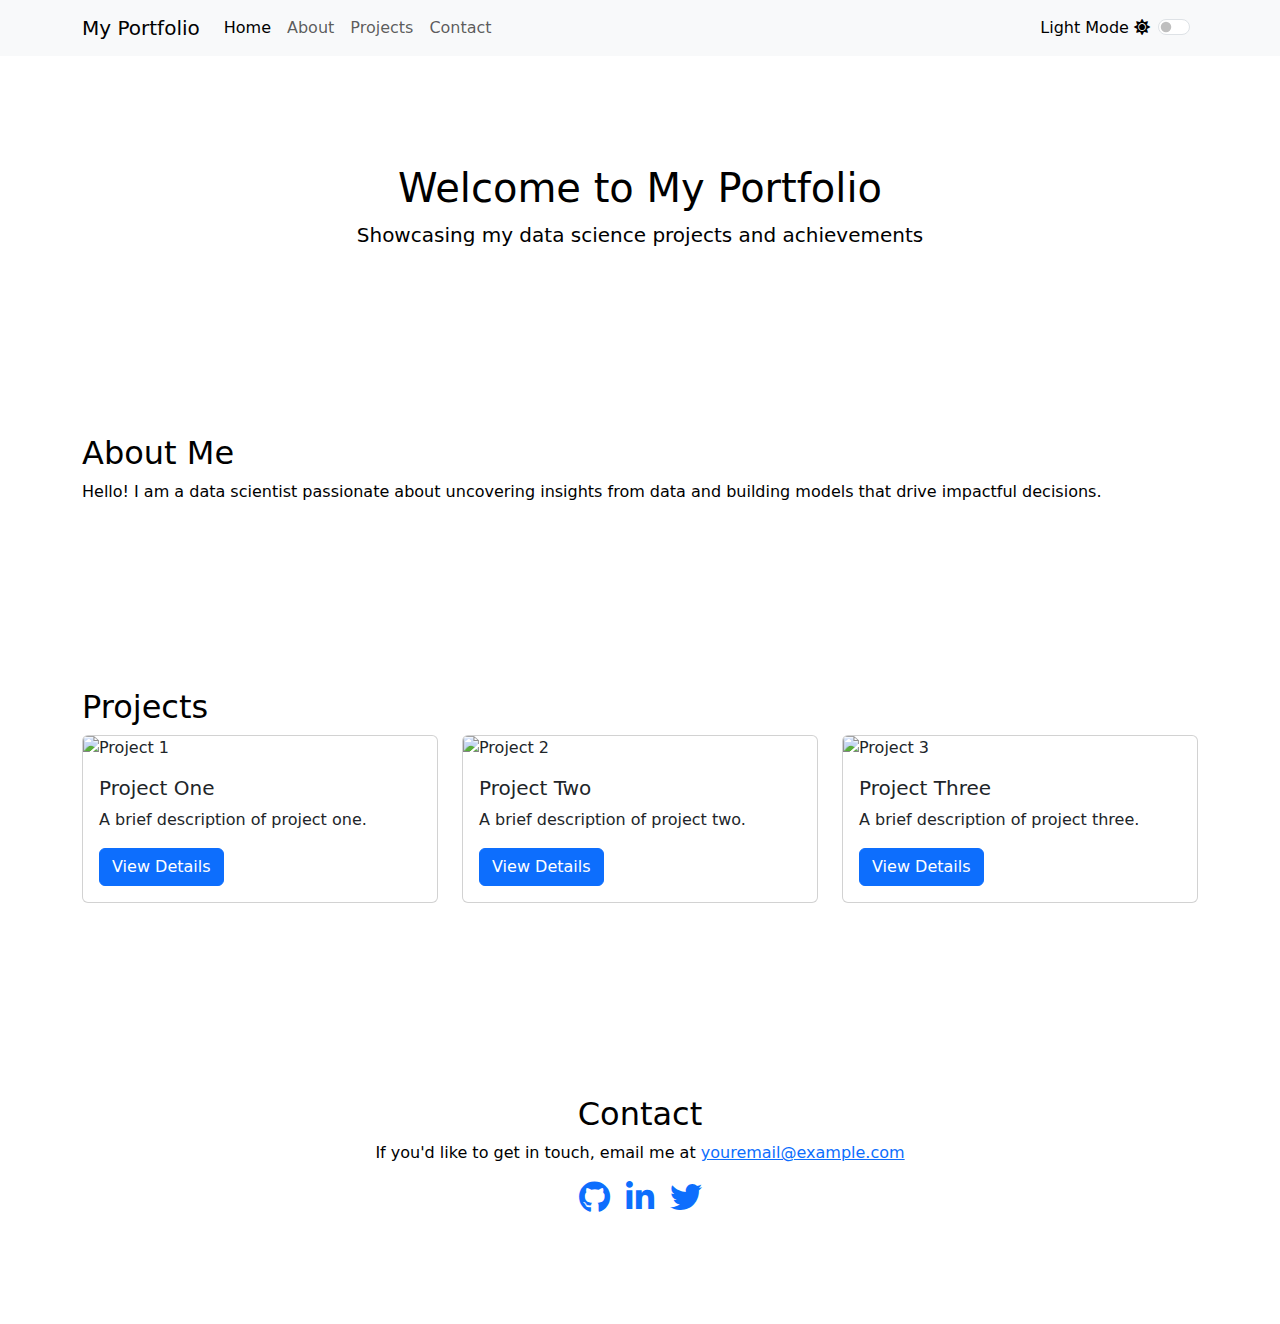
==== index.html @ 0de5db35 "new changes" ====
<!DOCTYPE html>
<html lang="en">
<head>
  <meta charset="UTF-8">
  <meta name="viewport" content="width=device-width, initial-scale=1">
  <title>My Portfolio</title>
  <link rel="icon" type="image/png" href="favicon.png">
  <!-- Bootstrap CSS -->
  <link href="https://cdn.jsdelivr.net/npm/bootstrap@5.3.0/dist/css/bootstrap.min.css" rel="stylesheet">
  <!-- Font Awesome -->
  <link rel="stylesheet" href="https://cdnjs.cloudflare.com/ajax/libs/font-awesome/5.10.2/css/all.min.css">
  <!-- Custom CSS -->
  <link rel="stylesheet" href="style.css">
</head>
<body class="light-mode">
  <!-- Navbar -->
  <nav id="navbar" class="navbar navbar-expand-lg navbar-light bg-light">
    <div class="container">
      <a class="navbar-brand" href="#home">My Portfolio</a>
      <button class="navbar-toggler" type="button" data-bs-toggle="collapse"
              data-bs-target="#navbarContent" aria-controls="navbarContent"
              aria-expanded="false" aria-label="Toggle navigation">
        <span class="navbar-toggler-icon"></span>
      </button>
      <div class="collapse navbar-collapse" id="navbarContent">
         <ul class="navbar-nav me-auto mb-2 mb-lg-0">
           <li class="nav-item">
             <a class="nav-link active" aria-current="page" href="#home">Home</a>
           </li>
           <li class="nav-item">
             <a class="nav-link" href="#about">About</a>
           </li>
           <li class="nav-item">
             <a class="nav-link" href="#projects">Projects</a>
           </li>
           <li class="nav-item">
             <a class="nav-link" href="#contact">Contact</a>
           </li>
         </ul>
         <!-- Dark Mode Toggle -->
         <div class="d-flex align-items-center">
           <span id="toggle-icon" class="me-2">
             <span class="toggle-text">Light Mode</span>
             <i class="fas fa-sun"></i>
           </span>
           <div class="form-check form-switch">
             <input class="form-check-input" type="checkbox" id="themeSwitch">
           </div>
         </div>
      </div>
    </div>
  </nav>
  
  <!-- Home Section -->
  <section id="home" class="container my-5 text-center">
    <h1>Welcome to My Portfolio</h1>
    <p class="lead">Showcasing my data science projects and achievements</p>
  </section>
  
  <!-- About Section -->
  <section id="about" class="container my-5">
    <h2>About Me</h2>
    <p>Hello! I am a data scientist passionate about uncovering insights from data and building models that drive impactful decisions.</p>
  </section>
  
  <!-- Projects Section -->
  <section id="projects" class="container my-5">
    <h2>Projects</h2>
    <div class="row">
      <!-- Project Card 1 -->
      <div class="col-md-4">
        <div class="card mb-4">
          <img src="img/project1.jpg" class="card-img-top" alt="Project 1">
          <div class="card-body">
            <h5 class="card-title">Project One</h5>
            <p class="card-text">A brief description of project one.</p>
            <a href="#" class="btn btn-primary">View Details</a>
          </div>
        </div>
      </div>
      <!-- Project Card 2 -->
      <div class="col-md-4">
        <div class="card mb-4">
          <img src="img/project2.jpg" class="card-img-top" alt="Project 2">
          <div class="card-body">
            <h5 class="card-title">Project Two</h5>
            <p class="card-text">A brief description of project two.</p>
            <a href="#" class="btn btn-primary">View Details</a>
          </div>
        </div>
      </div>
      <!-- Project Card 3 -->
      <div class="col-md-4">
        <div class="card mb-4">
          <img src="img/project3.jpg" class="card-img-top" alt="Project 3">
          <div class="card-body">
            <h5 class="card-title">Project Three</h5>
            <p class="card-text">A brief description of project three.</p>
            <a href="#" class="btn btn-primary">View Details</a>
          </div>
        </div>
      </div>
    </div>
  </section>
  
  <!-- Contact Section -->
  <section id="contact" class="container my-5 text-center">
    <h2>Contact</h2>
    <p>If you'd like to get in touch, email me at <a href="mailto:youremail@example.com">youremail@example.com</a></p>
    <div class="d-flex justify-content-center">
      <a href="#" class="mx-2"><i class="fab fa-github fa-2x"></i></a>
      <a href="#" class="mx-2"><i class="fab fa-linkedin-in fa-2x"></i></a>
      <a href="#" class="mx-2"><i class="fab fa-twitter fa-2x"></i></a>
    </div>
  </section>
  
  <!-- Bootstrap Bundle JS (includes Popper) -->
  <script src="https://cdn.jsdelivr.net/npm/bootstrap@5.3.0/dist/js/bootstrap.bundle.min.js"></script>
  <!-- Custom JS for light/dark mode -->
  <script src="script.js"></script>
</body>
</html>
---- style.css ----
/* Base styles and transitions for theme change */
body {
  transition: background-color 0.3s, color 0.3s;
}

/* Light mode styles */
body.light-mode {
  background-color: #ffffff;
  color: #000000;
}

/* Dark mode styles */
body.dark-mode {
  background-color: #121212;
  color: #e0e0e0;
}

/* Navbar transitions */
.navbar {
  transition: background-color 0.3s, color 0.3s;
}

/* Optional spacing for sections */
section {
  padding-top: 60px;
  padding-bottom: 60px;
}
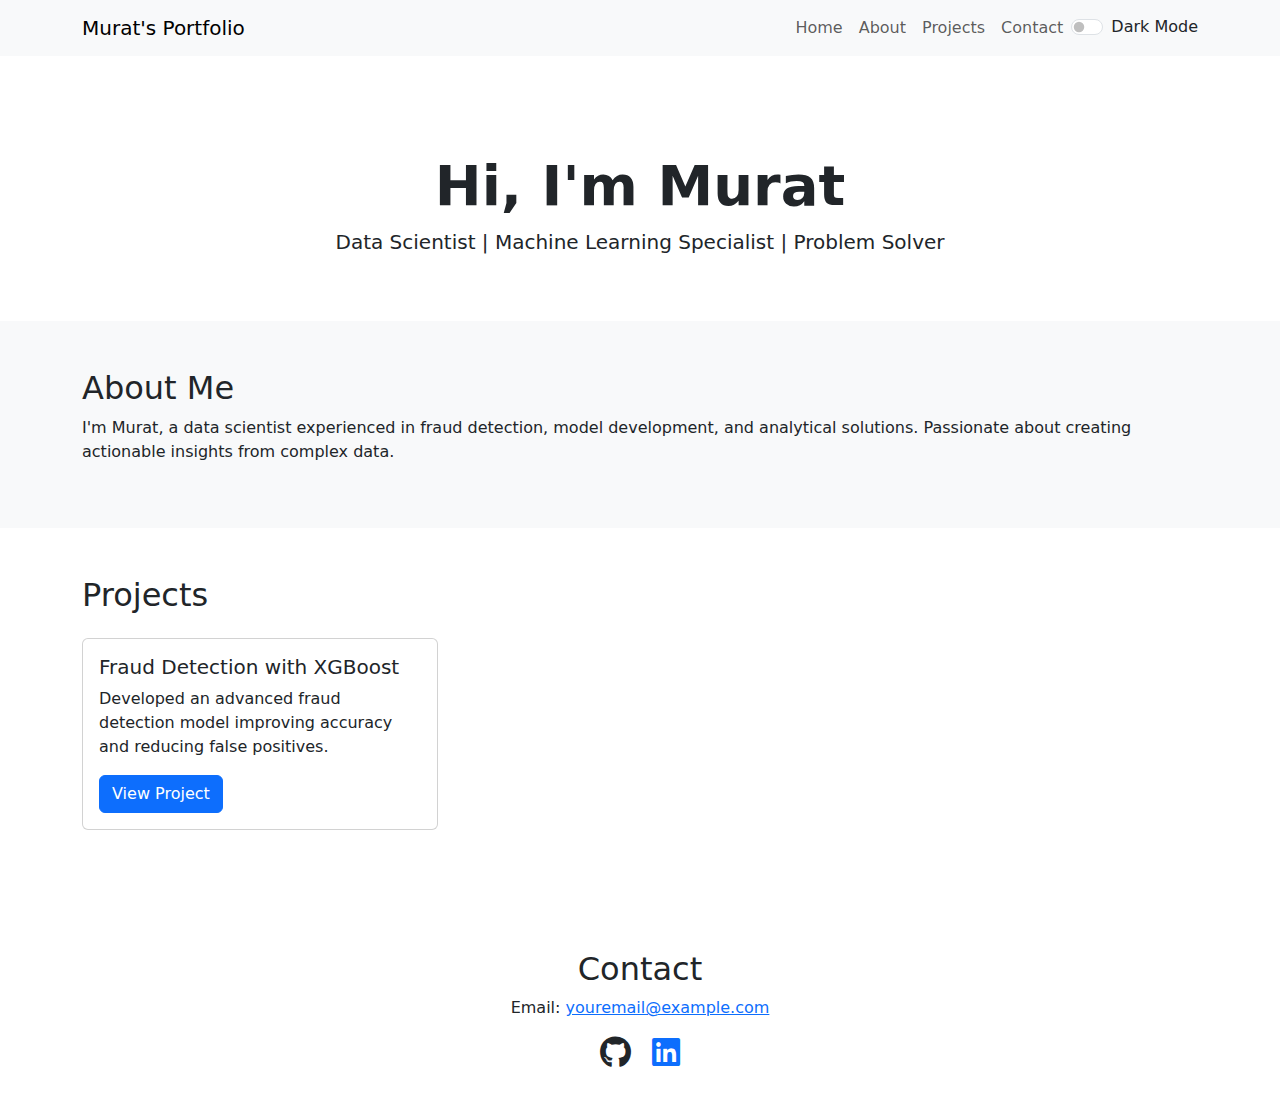
==== commit acca6bd6: "new" ====
--- a/index.html
+++ b/index.html
@@ -3,120 +3,90 @@
 <head>
   <meta charset="UTF-8">
   <meta name="viewport" content="width=device-width, initial-scale=1">
-  <title>My Portfolio</title>
+  <title>Data Science Portfolio</title>
   <link rel="icon" type="image/png" href="favicon.png">
   <!-- Bootstrap CSS -->
-  <link href="https://cdn.jsdelivr.net/npm/bootstrap@5.3.0/dist/css/bootstrap.min.css" rel="stylesheet">
+  <link href="https://cdn.jsdelivr.net/npm/bootstrap@5.3.3/dist/css/bootstrap.min.css" rel="stylesheet">
   <!-- Font Awesome -->
-  <link rel="stylesheet" href="https://cdnjs.cloudflare.com/ajax/libs/font-awesome/5.10.2/css/all.min.css">
+  <link rel="stylesheet" href="https://cdnjs.cloudflare.com/ajax/libs/font-awesome/6.5.1/css/all.min.css">
   <!-- Custom CSS -->
   <link rel="stylesheet" href="style.css">
 </head>
 <body class="light-mode">
-  <!-- Navbar -->
-  <nav id="navbar" class="navbar navbar-expand-lg navbar-light bg-light">
-    <div class="container">
-      <a class="navbar-brand" href="#home">My Portfolio</a>
-      <button class="navbar-toggler" type="button" data-bs-toggle="collapse"
-              data-bs-target="#navbarContent" aria-controls="navbarContent"
-              aria-expanded="false" aria-label="Toggle navigation">
-        <span class="navbar-toggler-icon"></span>
-      </button>
-      <div class="collapse navbar-collapse" id="navbarContent">
-         <ul class="navbar-nav me-auto mb-2 mb-lg-0">
-           <li class="nav-item">
-             <a class="nav-link active" aria-current="page" href="#home">Home</a>
-           </li>
-           <li class="nav-item">
-             <a class="nav-link" href="#about">About</a>
-           </li>
-           <li class="nav-item">
-             <a class="nav-link" href="#projects">Projects</a>
-           </li>
-           <li class="nav-item">
-             <a class="nav-link" href="#contact">Contact</a>
-           </li>
-         </ul>
-         <!-- Dark Mode Toggle -->
-         <div class="d-flex align-items-center">
-           <span id="toggle-icon" class="me-2">
-             <span class="toggle-text">Light Mode</span>
-             <i class="fas fa-sun"></i>
-           </span>
-           <div class="form-check form-switch">
-             <input class="form-check-input" type="checkbox" id="themeSwitch">
-           </div>
-         </div>
+
+<!-- Navbar -->
+<nav class="navbar navbar-expand-lg navbar-light bg-light fixed-top">
+  <div class="container">
+    <a class="navbar-brand" href="#">Murat's Portfolio</a>
+    <button class="navbar-toggler" type="button" data-bs-toggle="collapse" data-bs-target="#navbarNav">
+      <span class="navbar-toggler-icon"></span>
+    </button>
+    <div class="collapse navbar-collapse" id="navbarNav">
+      <ul class="navbar-nav ms-auto">
+        <li class="nav-item"><a class="nav-link" href="#home">Home</a></li>
+        <li class="nav-item"><a class="nav-link" href="#about">About</a></li>
+        <li class="nav-item"><a class="nav-link" href="#projects">Projects</a></li>
+        <li class="nav-item"><a class="nav-link" href="#contact">Contact</a></li>
+      </ul>
+      <!-- Dark Mode Toggle -->
+      <div class="form-check form-switch">
+        <input class="form-check-input" type="checkbox" id="themeSwitch">
+        <label class="form-check-label" for="themeSwitch">Dark Mode</label>
       </div>
     </div>
-  </nav>
-  
-  <!-- Home Section -->
-  <section id="home" class="container my-5 text-center">
-    <h1>Welcome to My Portfolio</h1>
-    <p class="lead">Showcasing my data science projects and achievements</p>
-  </section>
-  
-  <!-- About Section -->
-  <section id="about" class="container my-5">
+  </div>
+</nav>
+
+<!-- Home Section -->
+<section id="home" class="py-5 text-center mt-5">
+  <div class="container">
+    <h1 class="display-4 fw-bold">Hi, I'm Murat</h1>
+    <p class="lead">Data Scientist | Machine Learning Specialist | Problem Solver</p>
+  </div>
+</section>
+
+<!-- About Section -->
+<section id="about" class="py-5 bg-light">
+  <div class="container">
     <h2>About Me</h2>
-    <p>Hello! I am a data scientist passionate about uncovering insights from data and building models that drive impactful decisions.</p>
-  </section>
-  
-  <!-- Projects Section -->
-  <section id="projects" class="container my-5">
-    <h2>Projects</h2>
+    <p>I'm Murat, a data scientist experienced in fraud detection, model development, and analytical solutions. Passionate about creating actionable insights from complex data.</p>
+  </div>
+</section>
+
+<!-- Projects Section -->
+<section id="projects" class="py-5">
+  <div class="container">
+    <h2 class="mb-4">Projects</h2>
     <div class="row">
       <!-- Project Card 1 -->
-      <div class="col-md-4">
-        <div class="card mb-4">
-          <img src="img/project1.jpg" class="card-img-top" alt="Project 1">
+      <div class="col-md-6 col-lg-4 mb-4">
+        <div class="card">
           <div class="card-body">
-            <h5 class="card-title">Project One</h5>
-            <p class="card-text">A brief description of project one.</p>
-            <a href="#" class="btn btn-primary">View Details</a>
+            <h5 class="card-title">Fraud Detection with XGBoost</h5>
+            <p class="card-text">Developed an advanced fraud detection model improving accuracy and reducing false positives.</p>
+            <a href="#" class="btn btn-primary">View Project</a>
           </div>
         </div>
       </div>
-      <!-- Project Card 2 -->
-      <div class="col-md-4">
-        <div class="card mb-4">
-          <img src="img/project2.jpg" class="card-img-top" alt="Project 2">
-          <div class="card-body">
-            <h5 class="card-title">Project Two</h5>
-            <p class="card-text">A brief description of project two.</p>
-            <a href="#" class="btn btn-primary">View Details</a>
-          </div>
-        </div>
-      </div>
-      <!-- Project Card 3 -->
-      <div class="col-md-4">
-        <div class="card mb-4">
-          <img src="img/project3.jpg" class="card-img-top" alt="Project 3">
-          <div class="card-body">
-            <h5 class="card-title">Project Three</h5>
-            <p class="card-text">A brief description of project three.</p>
-            <a href="#" class="btn btn-primary">View Details</a>
-          </div>
-        </div>
-      </div>
+      <!-- Add more cards similarly -->
     </div>
-  </section>
-  
-  <!-- Contact Section -->
-  <section id="contact" class="container my-5 text-center">
+  </div>
+</section>
+
+<!-- Contact Section -->
+<section id="contact" class="py-5 text-center">
+  <div class="container">
     <h2>Contact</h2>
-    <p>If you'd like to get in touch, email me at <a href="mailto:youremail@example.com">youremail@example.com</a></p>
-    <div class="d-flex justify-content-center">
-      <a href="#" class="mx-2"><i class="fab fa-github fa-2x"></i></a>
-      <a href="#" class="mx-2"><i class="fab fa-linkedin-in fa-2x"></i></a>
-      <a href="#" class="mx-2"><i class="fab fa-twitter fa-2x"></i></a>
+    <p>Email: <a href="mailto:youremail@example.com">youremail@example.com</a></p>
+    <div>
+      <a href="#" class="text-dark mx-2"><i class="fab fa-github fa-2x"></i></a>
+      <a href="#" class="mx-2 text-primary"><i class="fab fa-linkedin fa-2x"></i></a>
     </div>
-  </section>
-  
-  <!-- Bootstrap Bundle JS (includes Popper) -->
-  <script src="https://cdn.jsdelivr.net/npm/bootstrap@5.3.0/dist/js/bootstrap.bundle.min.js"></script>
-  <!-- Custom JS for light/dark mode -->
-  <script src="script.js"></script>
+  </div>
+</section>
+
+<!-- Bootstrap Bundle JS -->
+<script src="https://cdn.jsdelivr.net/npm/bootstrap@5.3.3/dist/js/bootstrap.bundle.min.js"></script>
+<script src="script.js"></script>
 </body>
-</html>
+</html>--- a/style.css
+++ b/style.css
@@ -1,27 +1,36 @@
-/* Base styles and transitions for theme change */
 body {
+  padding-top: 56px; /* Navbar fixed top padding */
   transition: background-color 0.3s, color 0.3s;
 }
 
-/* Light mode styles */
-body.light-mode {
-  background-color: #ffffff;
-  color: #000000;
+.dark-mode {
+  background-color: #121212;
+  color: #ffffff;
 }
 
-/* Dark mode styles */
-body.dark-mode {
-  background-color: #121212;
-  color: #e0e0e0;
+.light-mode {
+  background-color: #ffffff;
+  color: #212529;
 }
 
-/* Navbar transitions */
-.navbar {
+.navbar.dark-mode {
+  background-color: #333 !important;
+}
+
+.card {
   transition: background-color 0.3s, color 0.3s;
 }
 
-/* Optional spacing for sections */
+.dark-mode {
+  background-color: #121212 !important;
+  color: #ffffff !important;
+}
+
+.dark-mode .card, .dark-mode .navbar {
+  background-color: #1f1f1f !important;
+  color: #ffffff !important;
+}
+
 section {
-  padding-top: 60px;
-  padding-bottom: 60px;
+  padding: 80px 0;
 }
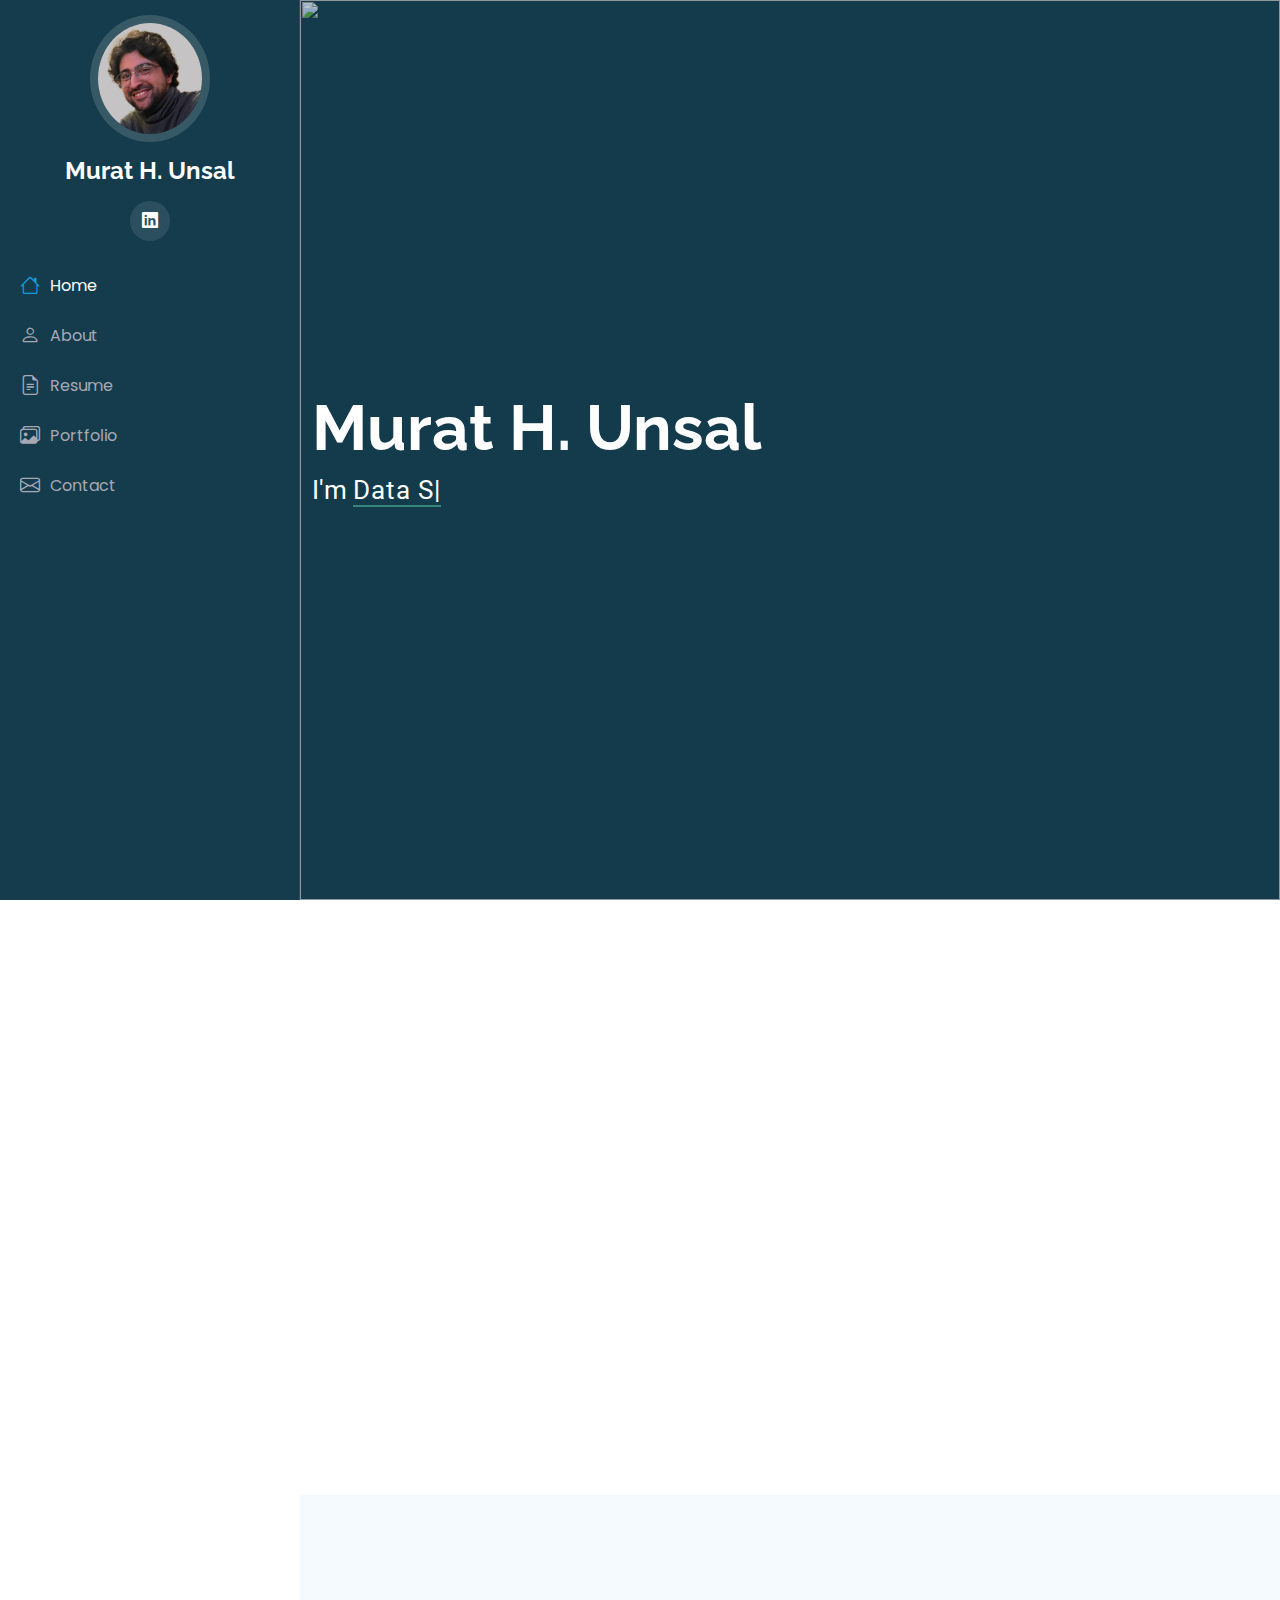
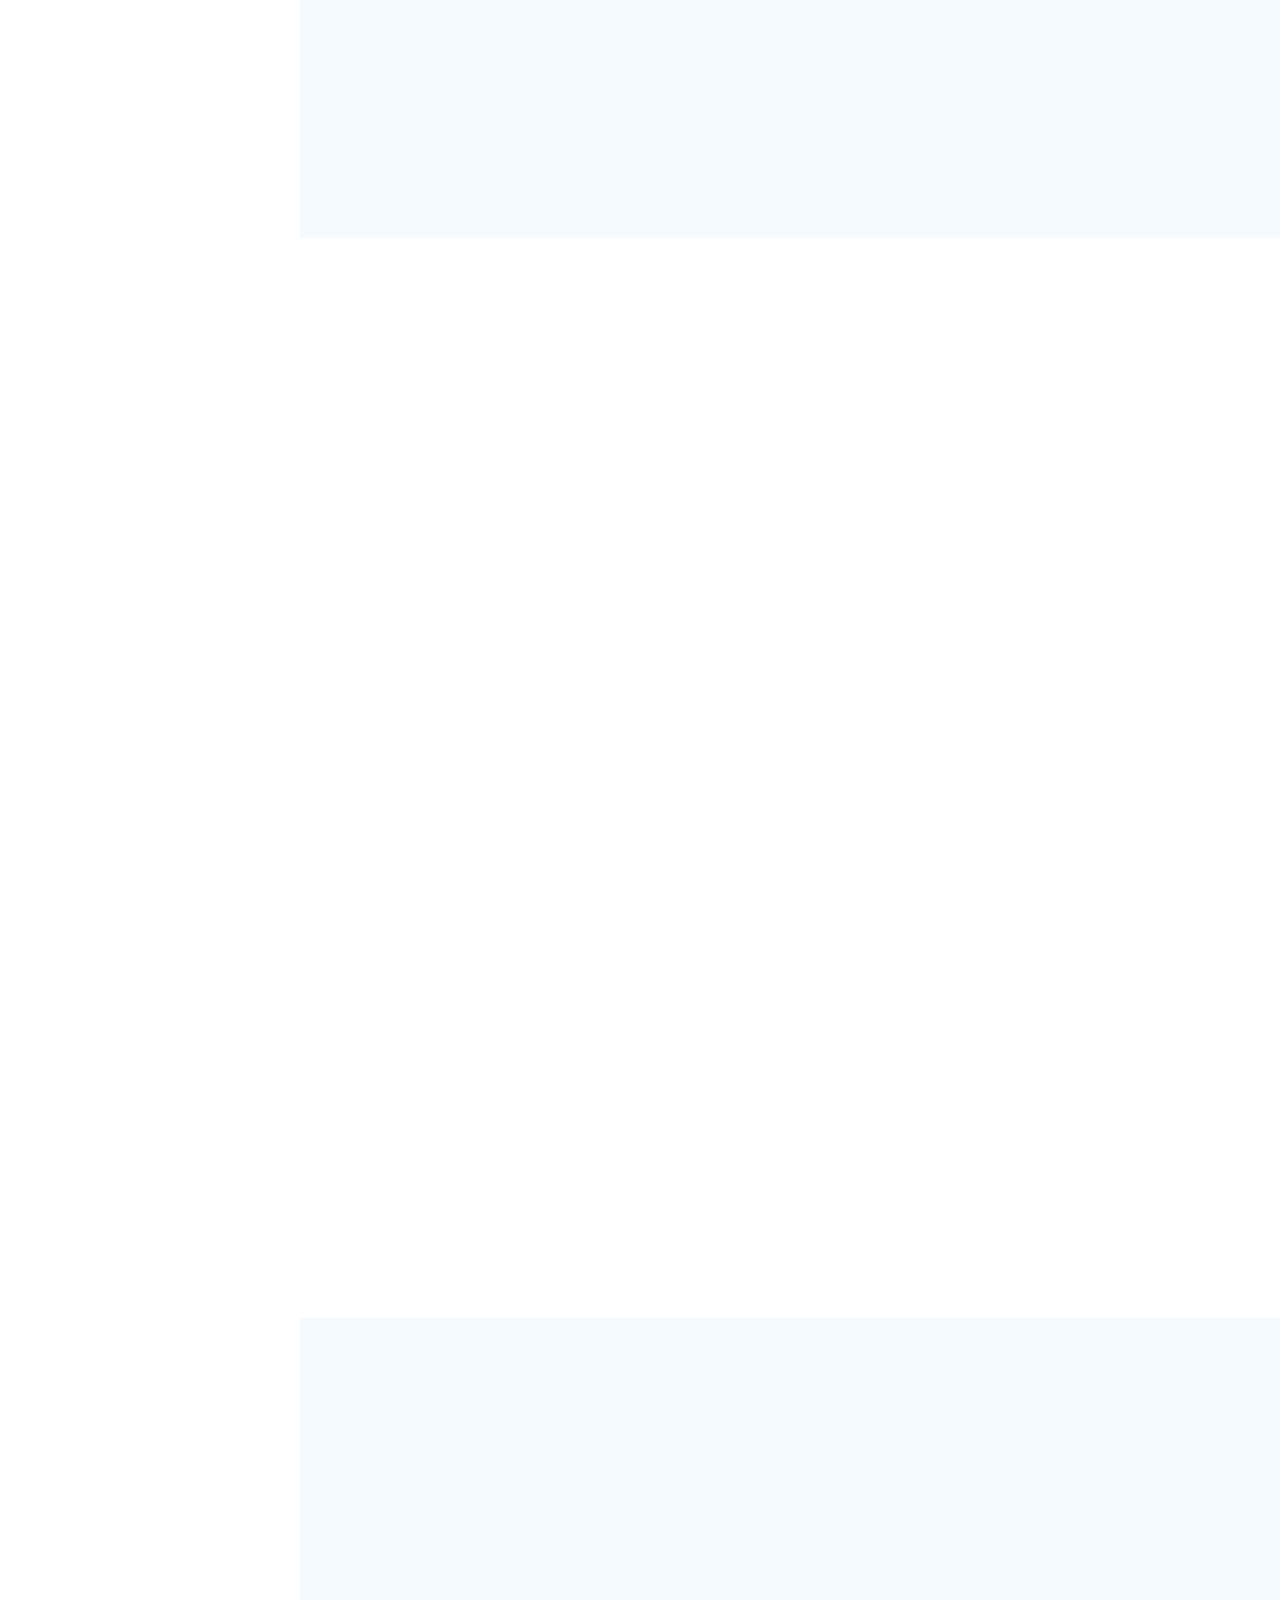
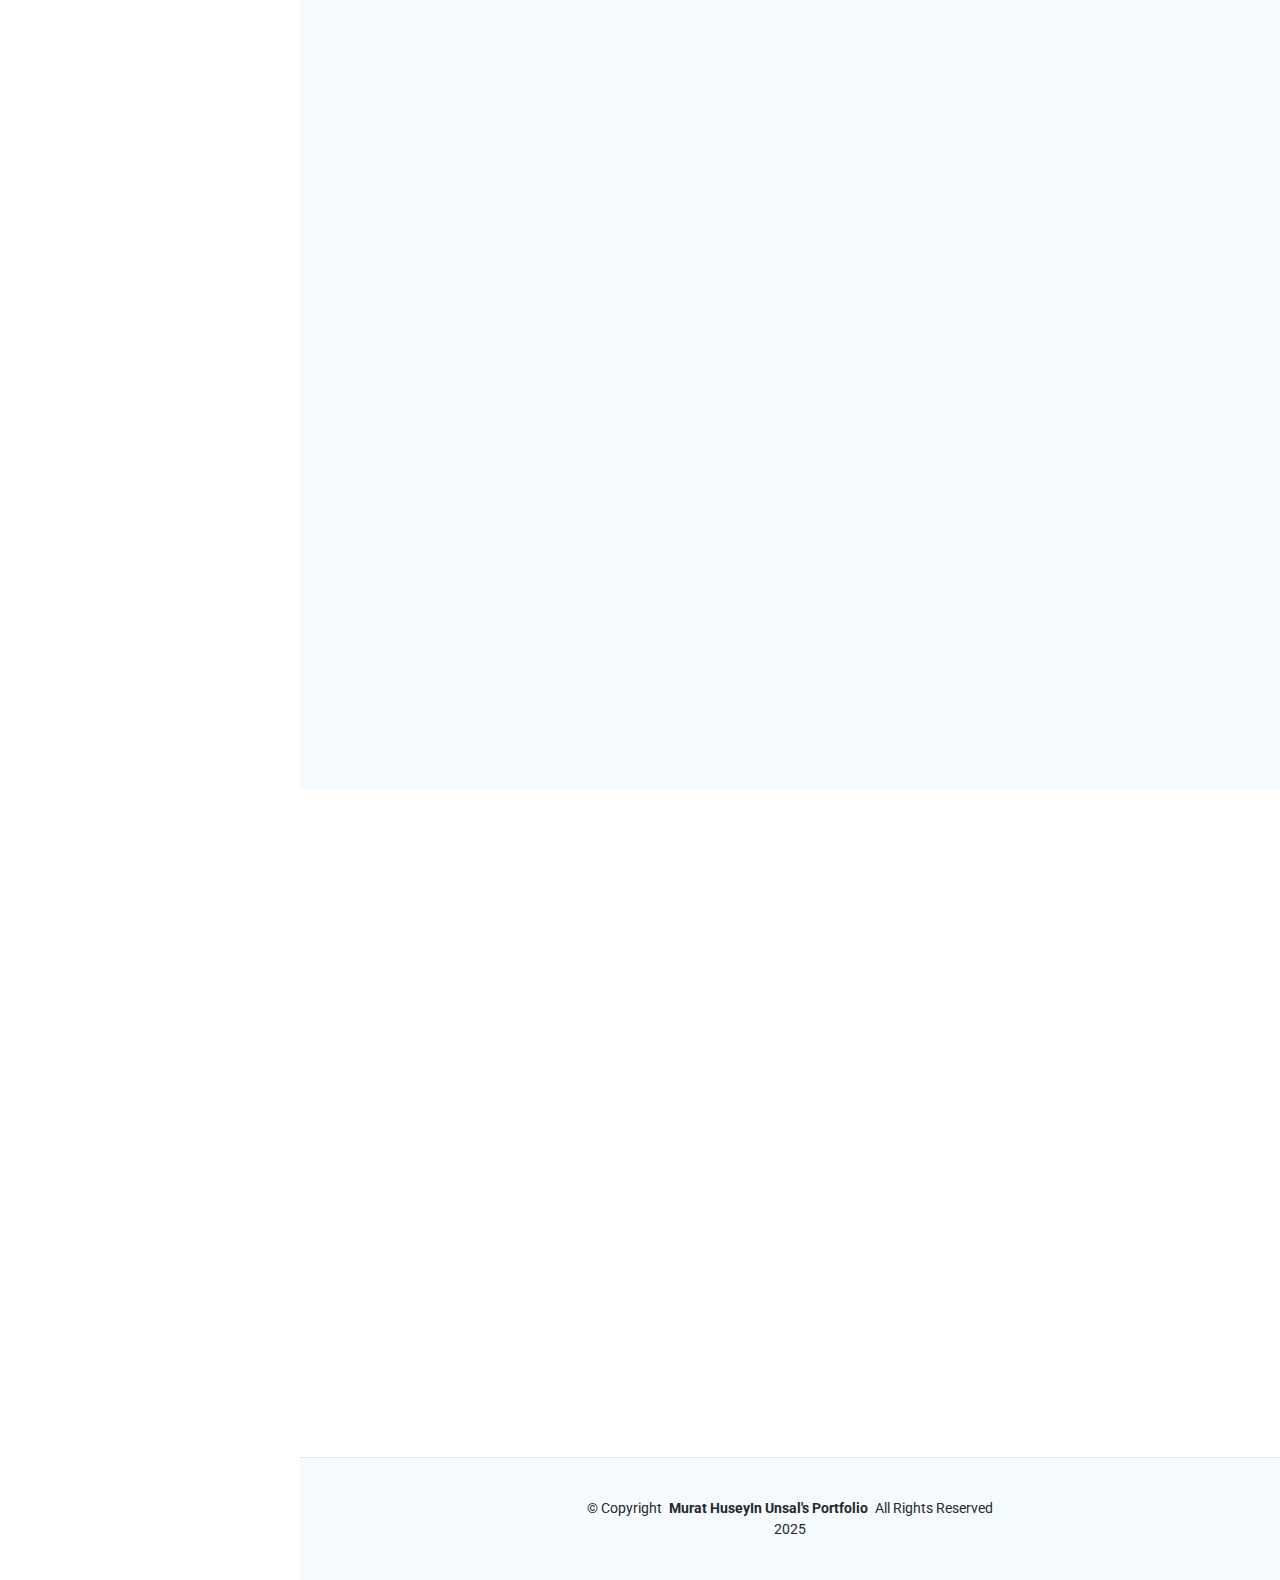
==== commit 3adfffb1: "new site" ====
--- a/index.html
+++ b/index.html
@@ -1,92 +1,464 @@
 <!DOCTYPE html>
 <html lang="en">
+
 <head>
-  <meta charset="UTF-8">
-  <meta name="viewport" content="width=device-width, initial-scale=1">
-  <title>Data Science Portfolio</title>
-  <link rel="icon" type="image/png" href="favicon.png">
-  <!-- Bootstrap CSS -->
-  <link href="https://cdn.jsdelivr.net/npm/bootstrap@5.3.3/dist/css/bootstrap.min.css" rel="stylesheet">
-  <!-- Font Awesome -->
-  <link rel="stylesheet" href="https://cdnjs.cloudflare.com/ajax/libs/font-awesome/6.5.1/css/all.min.css">
-  <!-- Custom CSS -->
-  <link rel="stylesheet" href="style.css">
+  <meta charset="utf-8">
+  <meta content="width=device-width, initial-scale=1.0" name="viewport">
+  <title>Murat H. Unsal - Data Scientist Portfolio</title>
+  <meta content="Data Scientist, Machine Learning Engineer, Researcher" name="description">
+  <meta content="data science, machine learning, portfolio, research" name="keywords">
+
+  <!-- Favicons -->
+  <link href="assets/img/favicon.png" rel="icon">
+  <link href="assets/img/favicon.png" rel="apple-touch-icon">
+
+  <!-- Fonts -->
+  <link href="https://fonts.googleapis.com" rel="preconnect">
+  <link href="https://fonts.gstatic.com" rel="preconnect" crossorigin>
+  <link href="https://fonts.googleapis.com/css2?family=Roboto:ital,wght@0,100;0,300;0,400;0,500;0,700;0,900;1,100;1,300;1,400;1,500;1,700;1,900&family=Poppins:ital,wght@0,100;0,200;0,300;0,400;0,500;0,600;0,700;0,800;0,900;1,100;1,200;1,300;1,400;1,500;1,600;1,700;1,800;1,900&family=Raleway:ital,wght@0,100;0,200;0,300;0,400;0,500;0,600;0,700;0,800;0,900;1,100;1,200;1,300;1,400;1,500;1,600;1,700;1,800;1,900&display=swap" rel="stylesheet">
+
+  <!-- Vendor CSS Files -->
+  <link href="assets/vendor/bootstrap/css/bootstrap.min.css" rel="stylesheet">
+  <link href="assets/vendor/bootstrap-icons/bootstrap-icons.css" rel="stylesheet">
+  <link href="assets/vendor/aos/aos.css" rel="stylesheet">
+  <link href="assets/vendor/glightbox/css/glightbox.min.css" rel="stylesheet">
+  <link href="assets/vendor/swiper/swiper-bundle.min.css" rel="stylesheet">
+
+  <!-- Main CSS File -->
+  <link href="assets/css/main.css" rel="stylesheet">
 </head>
-<body class="light-mode">
-
-<!-- Navbar -->
-<nav class="navbar navbar-expand-lg navbar-light bg-light fixed-top">
-  <div class="container">
-    <a class="navbar-brand" href="#">Murat's Portfolio</a>
-    <button class="navbar-toggler" type="button" data-bs-toggle="collapse" data-bs-target="#navbarNav">
-      <span class="navbar-toggler-icon"></span>
-    </button>
-    <div class="collapse navbar-collapse" id="navbarNav">
-      <ul class="navbar-nav ms-auto">
-        <li class="nav-item"><a class="nav-link" href="#home">Home</a></li>
-        <li class="nav-item"><a class="nav-link" href="#about">About</a></li>
-        <li class="nav-item"><a class="nav-link" href="#projects">Projects</a></li>
-        <li class="nav-item"><a class="nav-link" href="#contact">Contact</a></li>
+
+<body class="index-page">
+
+  <header id="header" class="header dark-background d-flex flex-column">
+    <i class="header-toggle d-xl-none bi bi-list"></i>
+
+    <div class="profile-img">
+      <!-- Replace with your profile image if available -->
+      <img src="assets/img/my-profile-img.jpg" alt="" class="img-fluid rounded-circle">
+    </div>
+
+    <a href="index.html" class="logo d-flex align-items-center justify-content-center">
+      <h1 class="sitename">Murat H. Unsal</h1>
+    </a>
+
+    <div class="social-links text-center">
+      <a href="https://www.linkedin.com/in/murat-u/" class="linkedin"><i class="bi bi-linkedin"></i></a>
+    </div>
+
+    <nav id="navmenu" class="navmenu">
+      <ul>
+        <li><a href="#hero" class="active"><i class="bi bi-house navicon"></i> Home</a></li>
+        <li><a href="#about"><i class="bi bi-person navicon"></i> About</a></li>
+        <li><a href="#resume"><i class="bi bi-file-earmark-text navicon"></i> Resume</a></li>
+        <li><a href="#portfolio"><i class="bi bi-images navicon"></i> Portfolio</a></li>
+        <li><a href="#contact"><i class="bi bi-envelope navicon"></i> Contact</a></li>
       </ul>
-      <!-- Dark Mode Toggle -->
-      <div class="form-check form-switch">
-        <input class="form-check-input" type="checkbox" id="themeSwitch">
-        <label class="form-check-label" for="themeSwitch">Dark Mode</label>
+      
+    </nav>
+  </header>
+
+  <main class="main">
+    <!-- Hero Section -->
+    <section id="hero" class="hero section dark-background">
+      <img src="assets/img/hero-bg-1.jpg" alt="" data-aos="fade-in">
+      <div class="container" data-aos="fade-up" data-aos-delay="100">
+        <h2>Murat H. Unsal</h2>
+        <p>I'm <span class="typed" data-typed-items="Data Scientist, Analyst, Researcher, Engineer"></span><span class="typed-cursor typed-cursor--blink" aria-hidden="true"></span></p>
+      </div>
+    </section><!-- /Hero Section -->
+
+    <!-- About Section -->
+    <section id="about" class="about section">
+      <!-- Section Title -->
+      <div class="container section-title" data-aos="fade-up">
+        <h2 >About
+          <img class="about-logo" src="assets/img/favicon.png" alt="Logo" data-aos="fade-in" style="width: 30px;">
+        </h2>
+        <p>Data Scientist and PhD Research Assistant skilled in Python, SQL, machine learning, and statistical analysis. Proficient in analyzing complex datasets, developing predictive models, and creating impactful visualizations to support data-driven decision-making. Strong background in research, fraud detection systems, and environmental data analysis with peer-reviewed publications.</p>
+      </div><!-- End Section Title -->
+
+      <div class="container" data-aos="fade-up" data-aos-delay="100">
+        <div class="row gy-4 justify-content-center">
+          <div class="col-lg-4">
+            <img src="assets/img/my-profile-img.jpg" class="img-fluid" alt="">
+          </div>
+          <div class="col-lg-8 content">
+            <h2>Data Scientist &amp; PhD Research Assistant.</h2>
+            <p class="fst-italic py-3">
+              Combining advanced data analysis with machine learning to drive impactful decisions and innovation.
+            </p>
+            <div class="row">
+              <div class="col-lg-6">
+                <ul>
+                  <li><i class="bi bi-chevron-right"></i> <strong>Position:</strong> <span>Data Scientist &amp; PhD Research Assistant</span></li>
+                  <li><i class="bi bi-chevron-right"></i> <strong>Phone:</strong> <span>Please request by e-mail.</span></li>
+                  <li><i class="bi bi-chevron-right"></i> <strong>City:</strong> <span>Vilnius, Lithuania</span></li>
+                </ul>
+              </div>
+              <div class="col-lg-6">
+                <ul>
+                  <li><i class="bi bi-chevron-right"></i> <strong>Email:</strong> <span>murath.unsal@hotmail.com</span></li>
+                  <li><i class="bi bi-chevron-right"></i> <strong>Freelance:</strong> <span>Available</span></li>
+                  <li><i class="bi bi-chevron-right"></i> <strong>LinkedIn:</strong> <span><a href="https://www.linkedin.com/in/murat-u/">My linkedin :)</a></span></li>
+                </ul>
+              </div>
+            </div>
+            <p class="py-3">
+              Passionate about transforming data into actionable insights and building robust models to solve complex challenges.
+            </p>
+          </div>
+        </div>
+      </div>
+    </section><!-- /About Section -->
+
+    <!-- Skills Section -->
+    <section id="skills" class="skills section light-background">
+      <!-- Section Title -->
+      <div class="container section-title" data-aos="fade-up">
+        <h2>Skills</h2>
+        <p>Technical and analytical skills honed through extensive projects and research.</p>
+      </div><!-- End Section Title -->
+
+      <div class="container" data-aos="fade-up" data-aos-delay="100">
+        <div class="row skills-content skills-animation">
+          <div class="col-lg-6">
+            <div class="progress">
+              <span class="skill"><span>Python</span> <i class="val">95%</i></span>
+              <div class="progress-bar-wrap">
+                <div class="progress-bar" role="progressbar" aria-valuenow="95" aria-valuemin="0" aria-valuemax="100" style="background-color: #34847c;"></div>
+              </div>
+            </div><!-- End Skills Item -->
+            <div class="progress">
+              <span class="skill"><span>SQL</span> <i class="val">90%</i></span>
+              <div class="progress-bar-wrap">
+                <div class="progress-bar" role="progressbar" aria-valuenow="90" aria-valuemin="0" aria-valuemax="100" style="background-color: #34847c;"></div>
+              </div>
+            </div><!-- End Skills Item -->
+            <div class="progress">
+              <span class="skill"><span>Machine Learning</span> <i class="val">85%</i></span>
+              <div class="progress-bar-wrap">
+                <div class="progress-bar" role="progressbar" aria-valuenow="85" aria-valuemin="0" aria-valuemax="100" style="background-color: #34847c;"></div>
+              </div>
+            </div><!-- End Skills Item -->
+          </div>
+          <div class="col-lg-6">
+            <div class="progress">
+              <span class="skill"><span>Data Analysis</span> <i class="val">90%</i></span>
+              <div class="progress-bar-wrap">
+                <div class="progress-bar" role="progressbar" aria-valuenow="90" aria-valuemin="0" aria-valuemax="100" style="background-color: #34847c;"></div>
+              </div>
+            </div><!-- End Skills Item -->
+            <div class="progress">
+              <span class="skill"><span>Data Visualization</span> <i class="val">90%</i></span>
+              <div class="progress-bar-wrap">
+                <div class="progress-bar" role="progressbar" aria-valuenow="90" aria-valuemin="0" aria-valuemax="100" style="background-color: #34847c;"></div>
+              </div>
+            </div><!-- End Skills Item -->
+            <div class="progress">
+              <span class="skill"><span>Statistical Analysis</span> <i class="val">85%</i></span>
+              <div class="progress-bar-wrap">
+                <div class="progress-bar" role="progressbar" aria-valuenow="85" aria-valuemin="0" aria-valuemax="100" style="background-color: #34847c;"></div>
+              </div>
+            </div><!-- End Skills Item -->
+          </div>
+        </div>
+      </div>
+    </section><!-- /Skills Section -->
+
+    <!-- Resume Section -->
+    <section id="resume" class="resume section">
+      <!-- Section Title -->
+      <div class="container section-title" data-aos="fade-up">
+        <h2>Resume</h2>
+        <p>A snapshot of my professional journey and academic achievements.</p>
+      </div><!-- End Section Title -->
+
+      <div class="container">
+        <div class="row">
+          <!-- Left Column: Summary & Education -->
+          <div class="col-lg-6" data-aos="fade-up" data-aos-delay="100">
+            <h3 class="resume-title">Summary</h3>
+            <div class="resume-item pb-0">
+              <h4>Murat H. Unsal</h4>
+              <p><em>Experienced Data Scientist and PhD Research Assistant skilled in advanced data analysis, machine learning, and research methodology.</em></p>
+              <ul>
+                <li>+370 629 00 819</li>
+                <li>murath.unsal@hotmail.com</li>
+              </ul>
+            </div><!-- End Resume Item -->
+
+            <h3 class="resume-title">Education</h3>
+            <div class="resume-item">
+              <h4>PhD in Environmental Sciences</h4>
+              <h5>2020 - Present</h5>
+              <p><em>Vilniaus Universitetas / Vilnius University, Lithuania</em></p>
+              <p>Conducting research on long-term environmental data analysis and pollution impacts with peer-reviewed publications.</p>
+            </div><!-- End Resume Item -->
+            <div class="resume-item">
+              <h4>Master’s Degree in Environmental Engineering</h4>
+              <h5>2017 - 2019</h5>
+              <p><em>Namık Kemal University, Turkey</em></p>
+              <p>Focused on environmental systems, data analysis, and sustainable engineering solutions.</p>
+            </div><!-- End Resume Item -->
+            <div class="resume-item">
+              <h4>Bachelor’s Degree in Environmental Engineering</h4>
+              <h5>2009 - 2013</h5>
+              <p><em>Bartın Üniversitesi, Turkey</em></p>
+              <p>Graduated with honors; dissertation on long-term accumulated dust pollution and its impact on children’s health.</p>
+            </div><!-- End Resume Item -->
+          </div>
+
+          <!-- Right Column: Professional Experience -->
+          <div class="col-lg-6" data-aos="fade-up" data-aos-delay="200">
+            <h3 class="resume-title">Professional Experience</h3>
+            <div class="resume-item">
+              <h4>System Analyst (Data Scientist)</h4>
+              <h5>August 2023 - Present</h5>
+              <p><em>Western Union</em></p>
+              <ul>
+                <li>Led projects to optimize and decommission digital services, ensuring system efficiency and scalability.</li>
+                <li>Resolved issues related to rule execution and enhanced fraud detection systems.</li>
+                <li>Conducted advanced data analysis using SQL and Python to identify patterns in historical data.</li>
+                <li>Collaborated with cross-functional teams to address system performance challenges.</li>
+                <li>Developed an automated Python process to monitor rule hits post-deployment.</li>
+              </ul>
+            </div><!-- End Resume Item -->
+            <div class="resume-item">
+              <h4>PhD Research Assistant</h4>
+              <h5>2020 - Present</h5>
+              <p><em>Vilniaus Universitetas / Vilnius University, Lithuania</em></p>
+              <ul>
+                <li>Conducted in-depth literature reviews to build a robust understanding of environmental research topics.</li>
+                <li>Leveraged data visualization tools (Matplotlib, Seaborn) and unsupervised learning techniques to communicate complex findings.</li>
+                <li>Designed and executed comprehensive research studies, including data collection, statistical analysis, and model development.</li>
+                <li>Collaborated with interdisciplinary teams, resulting in peer-reviewed publications and international conference presentations.</li>
+              </ul>
+            </div><!-- End Resume Item -->
+          </div>
+        </div>
+      </div>
+    </section><!-- /Resume Section -->
+
+    <!-- Portfolio Section -->
+    <!-- Portfolio Section -->
+    <section id="portfolio" class="portfolio section light-background">
+      <!-- Section Title -->
+      <div class="container section-title" data-aos="fade-up">
+        <h2>Portfolio</h2>
+        <p>A selection of projects demonstrating my expertise in data science and analytics.</p>
+      </div><!-- End Section Title -->
+
+      <div class="container">
+        <!-- Search Box -->
+        <div class="row mb-3" data-aos="fade-up" data-aos-delay="50" style="padding: 10px !important">
+          <div class="col-md-12">
+            <input type="text" id="portfolio-search" class="form-control" placeholder="Search portfolio...">
+          </div>
+        </div>
+
+        <!-- Portfolio Filters -->
+        <ul class="portfolio-filters isotope-filters d-flex justify-content-center" data-aos="fade-up" data-aos-delay="100">
+          <li data-filter="*" class="filter-active">All</li>
+          <li data-filter=".filter-ml">Machine Learning</li>
+          <li data-filter=".filter-data">Data Analysis</li>
+          <li data-filter=".filter-research">Research</li>
+          <li data-filter=".filter-auto">Automation</li>
+        </ul><!-- End Portfolio Filters -->
+
+        <!-- Portfolio Items -->
+        <div class="row gy-4 isotope-container" data-aos="fade-up" data-aos-delay="200">
+          <!-- Portfolio Item 1 -->
+          <div class="col-md-6 portfolio-item isotope-item filter-ml">
+            <div class="h-100 p-5 text-bg-dark rounded-3">
+              <h2 style="color: white;">Fraud Detection Model at Western Union Digital Banking
+              </h2>
+              <p>Developed a XGBoost ML model to identify fraudulent transactions by analyzing large historical datasets. Leveraged Python for data preprocessing and SQL for optimized data retrieval, reducing overall fraud risk and enhancing operational efficiency.</p>
+            </div>
+          </div>
+          <!-- Portfolio Item 2 -->
+          <div class="col-md-6 portfolio-item isotope-item filter-auto">
+            <div class="h-100 p-5 text-bg-dark rounded-3">
+              <h2 style="color: white;">Automated Monitoring System</h2>
+              <p>Designed a Python-based automation tool to monitor system performance and optimize rule execution in real time for each deployment.</p>
+            </div>
+          </div>
+          <!-- Portfolio Item 3 -->
+          <div class="col-md-6 portfolio-item isotope-item filter-data">
+            <div class="h-100 p-5 text-bg-dark rounded-3">
+              <h2 style="color: white;">Data Analysis on Geolocation Issues</h2>
+              <p>Performed a comprehensive analysis on a large dataset to diagnose misalignments between geographic coordinates and location-based fields. Identified these inaccuracies as the source of model calculation failures and proposed targeted data corrections, ensuring the related detection rules now function properly.</p>
+            </div>
+          </div>
+          <!-- Portfolio Item 4 -->
+          <div class="col-md-6 portfolio-item isotope-item filter-research">
+            <div class="h-100 p-5 text-bg-dark rounded-3">
+              <h2 style="color: white;">Research Publications</h2>
+              <p>Published peer-reviewed articles and presented at international conferences on environmental data analysis. Showcased evidence-based conclusions supported by unsupervised learning techniques, statistical methods, and robust datasets.</p>
+            </div>
+          </div>
+        <!-- Pagination Controls -->
+        <div id="pagination" class="d-flex justify-content-center mt-4"></div>
+      </div>
+
+      <!-- Portfolio Filtering, Search, and Pagination Script -->
+      <script>
+        document.addEventListener('DOMContentLoaded', function() {
+          var currentFilter = '*';
+          var searchQuery = '';
+          var currentPage = 1;
+          var itemsPerPage = 4; // 4 items per page
+          var isoContainer = document.querySelector('.isotope-container');
+
+          // Initialize Isotope with a combined filter for category and search
+          var iso = new Isotope(isoContainer, {
+            itemSelector: '.portfolio-item',
+            layoutMode: 'fitRows',
+            transitionDuration: '0.6s',
+            filter: function(itemElem) {
+              var isCategory = (currentFilter === '*' || itemElem.classList.contains(currentFilter.slice(1)));
+              var isSearch = (searchQuery === '' || itemElem.textContent.toLowerCase().indexOf(searchQuery.toLowerCase()) > -1);
+              return isCategory && isSearch;
+            }
+          });
+
+          // Update Pagination based on filtered items
+          function updatePagination() {
+            var filteredItems = iso.getFilteredItemElements();
+            var totalPages = Math.ceil(filteredItems.length / itemsPerPage);
+            var paginationContainer = document.querySelector('#pagination');
+            paginationContainer.innerHTML = '';
+
+            if(totalPages > 1) {
+              for (var i = 1; i <= totalPages; i++) {
+                var pageBtn = document.createElement('button');
+                pageBtn.textContent = i;
+                pageBtn.dataset.page = i;
+                pageBtn.classList.add('btn', 'btn-sm', 'mx-1');
+                pageBtn.classList.toggle('btn-primary', i === currentPage);
+                pageBtn.classList.toggle('btn-outline-primary', i !== currentPage);
+                paginationContainer.appendChild(pageBtn);
+              }
+            }
+
+            filteredItems.forEach(function(item, index) {
+              if (index >= (currentPage - 1) * itemsPerPage && index < currentPage * itemsPerPage) {
+                item.style.display = '';
+              } else {
+                item.style.display = 'none';
+              }
+            });
+            iso.layout();
+          }
+
+          function filterItems() {
+            currentPage = 1; // Reset page on filter/search change
+            iso.arrange();
+            updatePagination();
+          }
+
+          document.querySelector('.portfolio-filters').addEventListener('click', function(event) {
+            if (event.target.tagName.toLowerCase() === 'li') {
+              currentFilter = event.target.getAttribute('data-filter');
+              this.querySelector('.filter-active').classList.remove('filter-active');
+              event.target.classList.add('filter-active');
+              filterItems();
+            }
+          });
+
+          document.querySelector('#portfolio-search').addEventListener('keyup', function(e) {
+            searchQuery = e.target.value;
+            filterItems();
+          });
+
+          document.querySelector('#pagination').addEventListener('click', function(e) {
+            if (e.target.tagName === 'BUTTON') {
+              currentPage = parseInt(e.target.dataset.page);
+              updatePagination();
+            }
+          });
+
+          // Initial update
+          filterItems();
+        });
+      </script>
+    </section><!-- /Portfolio Section -->
+
+
+    <!-- Contact Section -->
+    <section id="contact" class="contact section">
+      <!-- Section Title -->
+      <div class="container section-title" data-aos="fade-up">
+        <h2>Contact</h2>
+        <p>Feel free to reach out for collaborations or project inquiries.</p>
+      </div><!-- End Section Title -->
+
+      <div class="container" data-aos="fade-up" data-aos-delay="100">
+        <div class="row gy-4">
+          <div class="col-lg-12">
+            <div class="info-wrap text-center">
+              <div class="d-flex justify-content-center flex-wrap">
+                <div class="info-item d-flex align-items-center mx-3" data-aos="fade-up" data-aos-delay="200">
+                  <i class="bi bi-geo-alt"></i>
+                  <div class="ms-2">
+                    <h3>Address</h3>
+                    <p>Vilnius, Lithuania</p>
+                  </div>
+                </div>
+                <div class="info-item d-flex align-items-center mx-3" data-aos="fade-up" data-aos-delay="300">
+                  <i class="bi bi-telephone"></i>
+                  <div class="ms-2">
+                    <h3>Call Us</h3>
+                    <p>Please request by e-mail.</p>
+                  </div>
+                </div>
+                <div class="info-item d-flex align-items-center mx-3" data-aos="fade-up" data-aos-delay="400">
+                  <i class="bi bi-envelope"></i>
+                  <div class="ms-2">
+                    <h3>Email Us</h3>
+                    <p>murath.unsal@hotmail.com</p>
+                  </div>
+                </div>
+              </div>
+              <div class="mt-2" style="margin-top: 0 !important">
+                <iframe src="https://www.google.com/maps/embed?pb=!1m14!1m8!1m3!1d48389.78314118045!2d25.279652!3d54.687156!3m2!1i1024!2i768!4f13.1!3m3!1m2!1s0x46dd953a55d23d07%3A0x6a5b1e3b3e7d9b9b!2sVilnius%2C%20Lithuania!5e0!3m2!1sen!2sus!4v1676961268712!5m2!1sen!2sus" frameborder="0" style="border:0; width: 100%; height: 350px;" allowfullscreen="" loading="lazy" referrerpolicy="no-referrer-when-downgrade"></iframe>
+              </div>
+            </div>
+          </div>
+        </div>
+      </div>
+    </section><!-- /Contact Section -->
+  </main>
+
+  <footer id="footer" class="footer position-relative light-background">
+    <div class="container">
+      <div class="copyright text-center">
+        <p>© <span>Copyright</span> <strong class="px-1">Murat HuseyIn Unsal's Portfolio</strong> <span>All Rights Reserved</span></p>
+        <p>2025</p>
       </div>
     </div>
-  </div>
-</nav>
-
-<!-- Home Section -->
-<section id="home" class="py-5 text-center mt-5">
-  <div class="container">
-    <h1 class="display-4 fw-bold">Hi, I'm Murat</h1>
-    <p class="lead">Data Scientist | Machine Learning Specialist | Problem Solver</p>
-  </div>
-</section>
-
-<!-- About Section -->
-<section id="about" class="py-5 bg-light">
-  <div class="container">
-    <h2>About Me</h2>
-    <p>I'm Murat, a data scientist experienced in fraud detection, model development, and analytical solutions. Passionate about creating actionable insights from complex data.</p>
-  </div>
-</section>
-
-<!-- Projects Section -->
-<section id="projects" class="py-5">
-  <div class="container">
-    <h2 class="mb-4">Projects</h2>
-    <div class="row">
-      <!-- Project Card 1 -->
-      <div class="col-md-6 col-lg-4 mb-4">
-        <div class="card">
-          <div class="card-body">
-            <h5 class="card-title">Fraud Detection with XGBoost</h5>
-            <p class="card-text">Developed an advanced fraud detection model improving accuracy and reducing false positives.</p>
-            <a href="#" class="btn btn-primary">View Project</a>
-          </div>
-        </div>
-      </div>
-      <!-- Add more cards similarly -->
-    </div>
-  </div>
-</section>
-
-<!-- Contact Section -->
-<section id="contact" class="py-5 text-center">
-  <div class="container">
-    <h2>Contact</h2>
-    <p>Email: <a href="mailto:youremail@example.com">youremail@example.com</a></p>
-    <div>
-      <a href="#" class="text-dark mx-2"><i class="fab fa-github fa-2x"></i></a>
-      <a href="#" class="mx-2 text-primary"><i class="fab fa-linkedin fa-2x"></i></a>
-    </div>
-  </div>
-</section>
-
-<!-- Bootstrap Bundle JS -->
-<script src="https://cdn.jsdelivr.net/npm/bootstrap@5.3.3/dist/js/bootstrap.bundle.min.js"></script>
-<script src="script.js"></script>
+  </footer>
+
+  <!-- Scroll Top -->
+  <a href="#" id="scroll-top" class="scroll-top d-flex align-items-center justify-content-center"><i class="bi bi-arrow-up-short"></i></a>
+
+  <!-- Preloader -->
+  <div id="preloader"></div>
+
+  <!-- Vendor JS Files -->
+  <script src="assets/vendor/bootstrap/js/bootstrap.bundle.min.js"></script>
+  <script src="assets/vendor/php-email-form/validate.js"></script>
+  <script src="assets/vendor/aos/aos.js"></script>
+  <script src="assets/vendor/typed.js/typed.umd.js"></script>
+  <script src="assets/vendor/purecounter/purecounter_vanilla.js"></script>
+  <script src="assets/vendor/waypoints/noframework.waypoints.js"></script>
+  <script src="assets/vendor/glightbox/js/glightbox.min.js"></script>
+  <script src="assets/vendor/imagesloaded/imagesloaded.pkgd.min.js"></script>
+  <script src="assets/vendor/isotope-layout/isotope.pkgd.min.js"></script>
+  <script src="assets/vendor/swiper/swiper-bundle.min.js"></script>
+
+  <!-- Main JS File -->
+  <script src="assets/js/main.js"></script>
 </body>
-</html>+
+</html>
